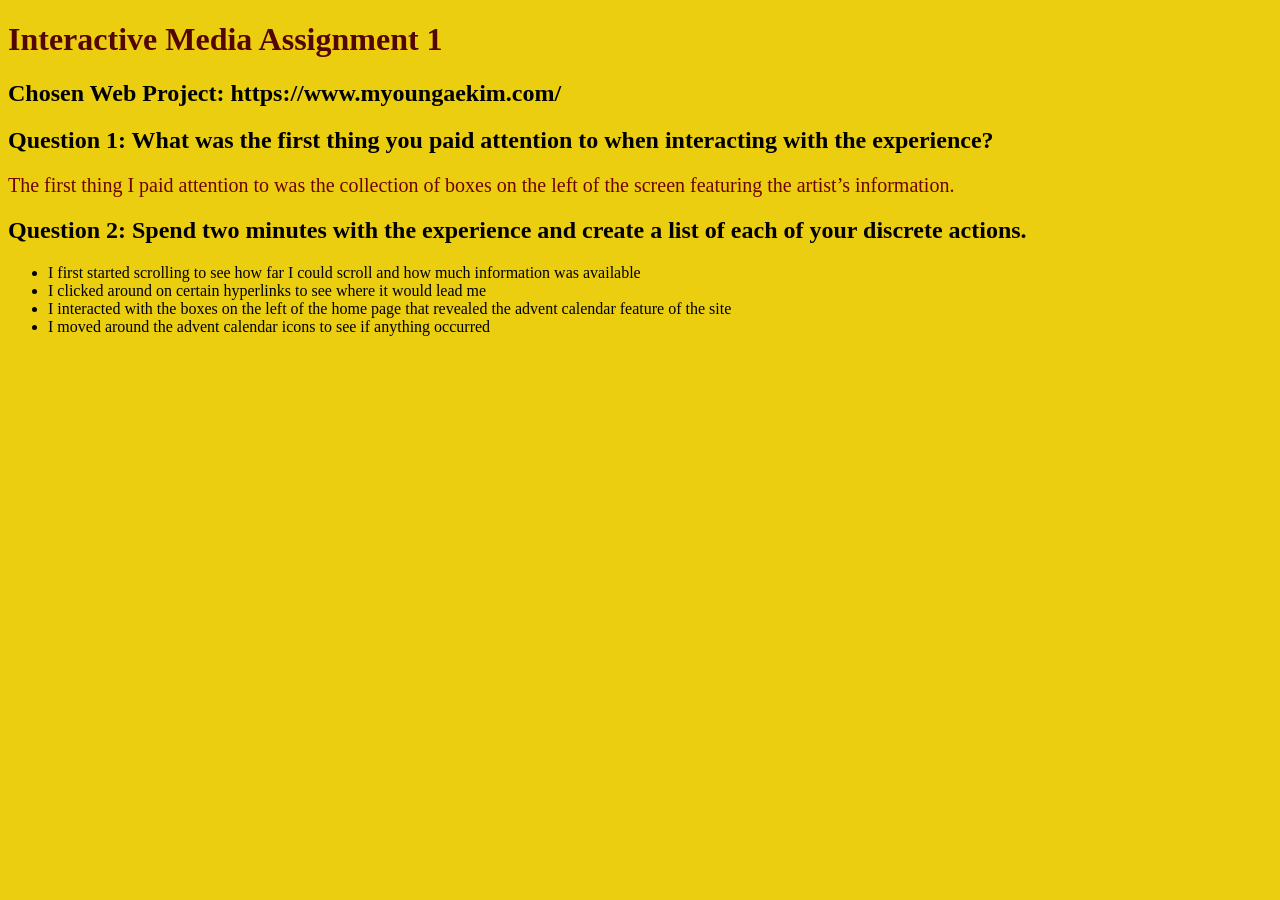
==== assignment1/index.html @ f35b6a58 "putting questions in" ====
<!DOCTYPE html>
<html lang="en">
<head>
    <meta charset="UTF-8">
    <meta name="viewport" content="width=device-width, initial-scale=1.0">
    <link rel="icon" type="image/x-icon" href="favicon.ico">
    <title>Assignment 1</title>
    <style>
        p {
            color: blue;
            font-size: 20px;
        }
    </style>
    <link rel="stylesheet" href="stylesheet.css" />
</head>

<body>
   
    <h1>Interactive Media Assignment 1 </h1>

    <h2> Chosen Web Project: https://www.myoungaekim.com/ 
    </h2>

       <section>
            <h2>Question 1: What was the first thing you paid attention to when interacting with the experience?</h2>
            <p> The first thing I paid attention to was the collection of boxes on the left of the screen featuring the artist’s information.
            </p>
            <h2>Question 2: Spend two minutes with the experience and create a list of each of your discrete actions.
            </h2>
            <p> 
                <ul>
                    <li>I first started scrolling to see how far I could scroll and how much information was available</li>
                    <li>I clicked around on certain hyperlinks to see where it would lead me</li>
                    <li>I interacted with the boxes on the left of the home page that revealed the advent calendar feature of the site</li>
                    <li>I moved around the advent calendar icons to see if anything occurred</li>
                </ul>
                
            </p>
       </section>
            
</p>

    

</body>
</html>
---- assignment1/stylesheet.css ----
h1 {
  color: rgb(84, 5, 5);
}
p {
  color: rgb(108, 4, 4);
  font-size: 20px;
}

html {
  background-color: rgb(235, 206, 16);
}
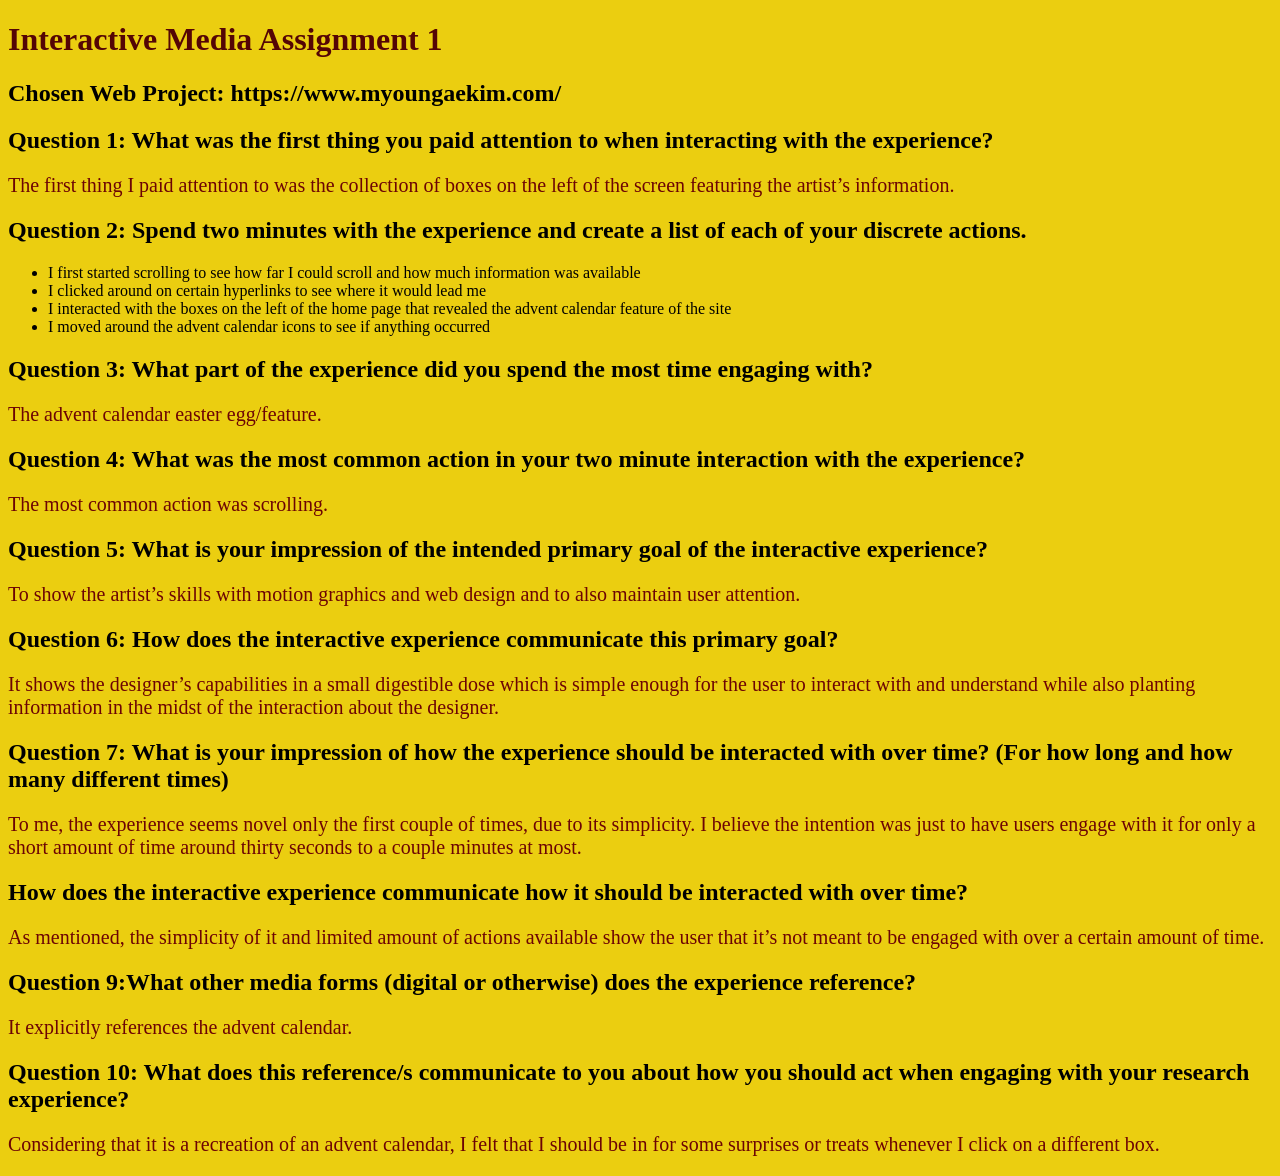
==== commit 6f3519dd: "added more questions" ====
--- a/assignment1/index.html
+++ b/assignment1/index.html
@@ -25,6 +25,7 @@
             <h2>Question 1: What was the first thing you paid attention to when interacting with the experience?</h2>
             <p> The first thing I paid attention to was the collection of boxes on the left of the screen featuring the artist’s information.
             </p>
+            
             <h2>Question 2: Spend two minutes with the experience and create a list of each of your discrete actions.
             </h2>
             <p> 
@@ -36,6 +37,37 @@
                 </ul>
                 
             </p>
+
+            <h2>Question 3: What part of the experience did you spend the most time engaging with?</h2>
+            <p>The advent calendar easter egg/feature.</p>
+
+            <h2>Question 4: What was the most common action in your two minute interaction with the experience?</h2>
+            <p>The most common action was scrolling.</p>
+
+            <h2>Question 5: What is your impression of the intended primary goal of the interactive experience?</h2>
+            <p>To show the artist’s skills with motion graphics and web design and to also maintain user attention.</p>
+
+            <h2>Question 6: How does the interactive experience communicate this primary goal?</h2>
+            <p> It shows the designer’s capabilities in a small digestible dose which is simple enough for the user to interact with and understand while also planting information in the midst of the interaction about the designer.
+
+            </p>
+            
+            <h2>Question 7: What is your impression of how the experience should be interacted with over time? (For how long and how many different times)
+
+
+            </h2>
+            <p> 
+              To me, the experience seems novel only the first couple of times, due to its simplicity. I believe the intention was just to have users engage with it for only a short amount of time around thirty seconds to a couple minutes at most.
+            </p>
+
+            <h2>How does the interactive experience communicate how it should be interacted with over time?</h2>
+            <p>As mentioned, the simplicity of it and limited amount of actions available show the user that it’s not meant to be engaged with over a certain amount of time.</p>
+
+            <h2>Question 9:What other media forms (digital or otherwise) does the experience reference?</h2>
+            <p>It explicitly references the advent calendar.</p>
+
+            <h2>Question 10: What does this reference/s communicate to you about how you should act when engaging with your research experience?</h2>
+            <p>Considering that it is a recreation of an advent calendar, I felt that I should be in for some surprises or treats whenever I click on a different box. </p>
        </section>
             
 </p>
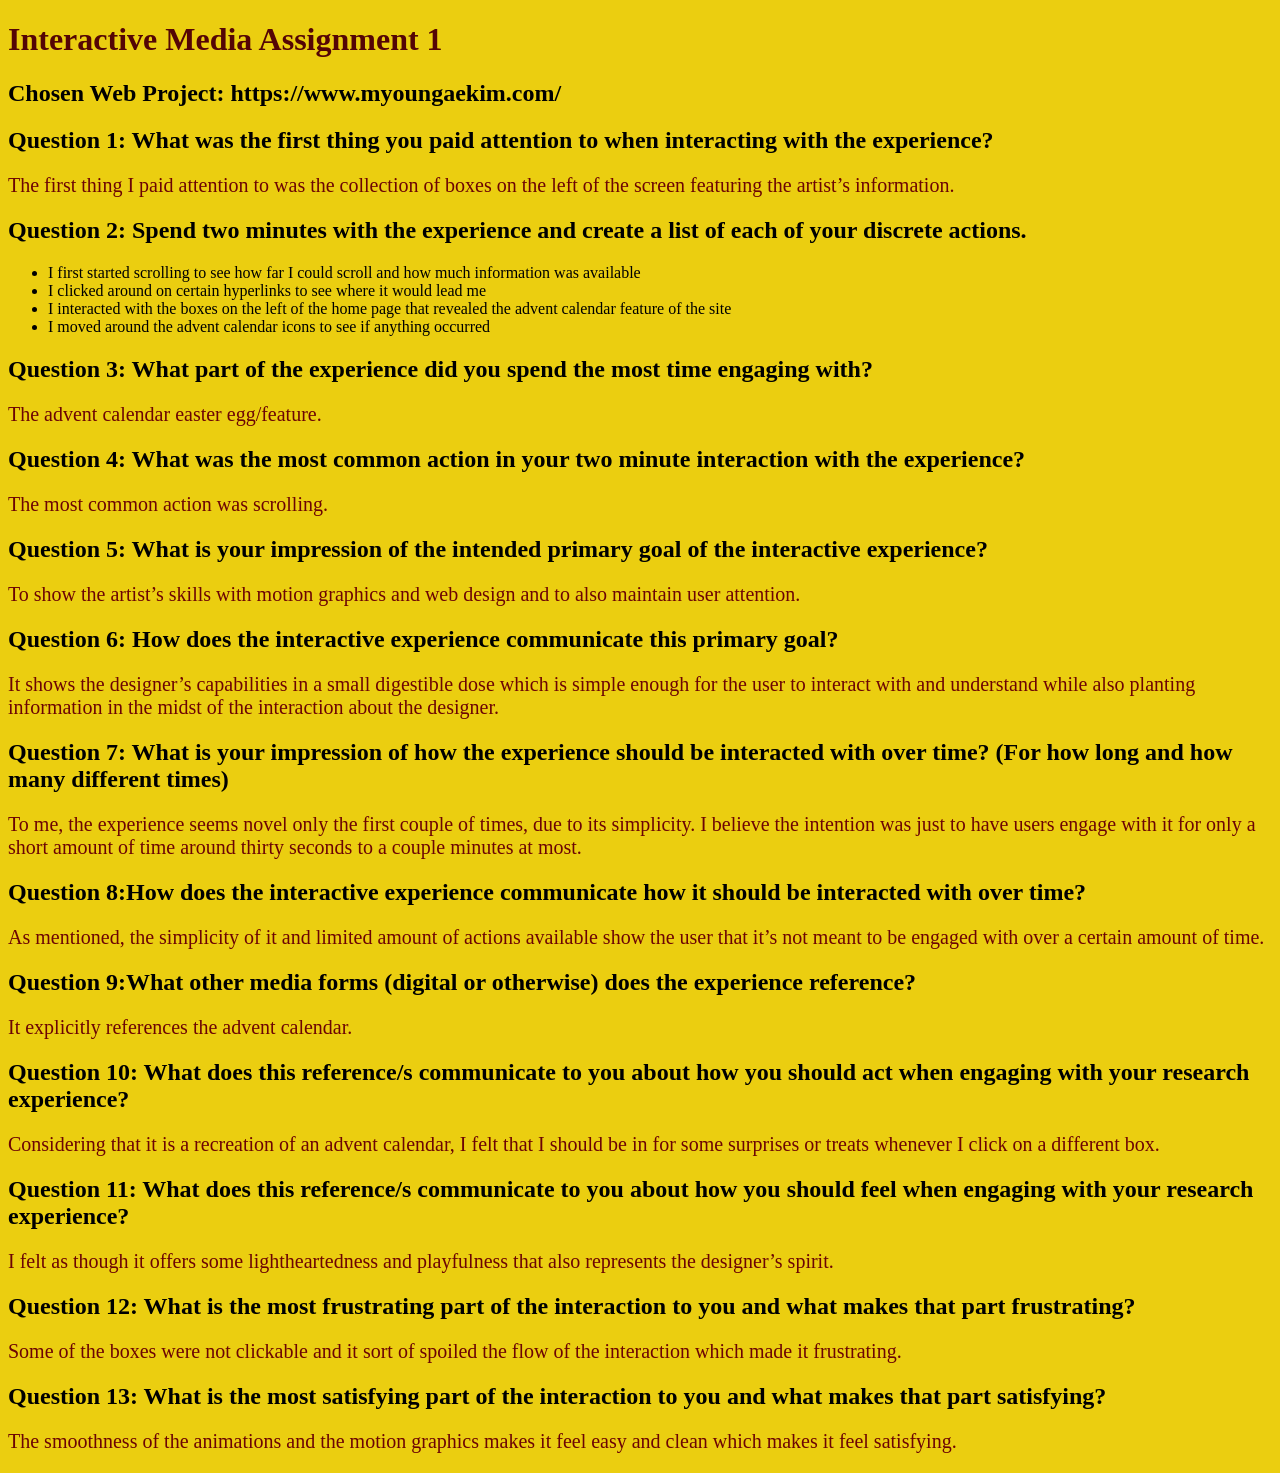
==== commit a5bc4c65: "all questions and answers put in" ====
--- a/assignment1/index.html
+++ b/assignment1/index.html
@@ -52,15 +52,11 @@
 
             </p>
             
-            <h2>Question 7: What is your impression of how the experience should be interacted with over time? (For how long and how many different times)
+            <h2>Question 7: What is your impression of how the experience should be interacted with over time? (For how long and how many different times)</h2>
+            <p> 
+              To me, the experience seems novel only the first couple of times, due to its simplicity. I believe the intention was just to have users engage with it for only a short amount of time around thirty seconds to a couple minutes at most.</p>
 
-
-            </h2>
-            <p> 
-              To me, the experience seems novel only the first couple of times, due to its simplicity. I believe the intention was just to have users engage with it for only a short amount of time around thirty seconds to a couple minutes at most.
-            </p>
-
-            <h2>How does the interactive experience communicate how it should be interacted with over time?</h2>
+            <h2>Question 8:How does the interactive experience communicate how it should be interacted with over time?</h2>
             <p>As mentioned, the simplicity of it and limited amount of actions available show the user that it’s not meant to be engaged with over a certain amount of time.</p>
 
             <h2>Question 9:What other media forms (digital or otherwise) does the experience reference?</h2>
@@ -68,6 +64,18 @@
 
             <h2>Question 10: What does this reference/s communicate to you about how you should act when engaging with your research experience?</h2>
             <p>Considering that it is a recreation of an advent calendar, I felt that I should be in for some surprises or treats whenever I click on a different box. </p>
+
+              <h2>Question 11: What does this reference/s communicate to you about how you should feel when engaging with your research experience?</h2>
+            <p>I felt as though it offers some lightheartedness and playfulness that also represents the designer’s spirit. </p>
+
+              <h2>Question 12: What is the most frustrating part of the interaction to you and what makes that part frustrating?</h2>
+            <p>Some of the boxes were not clickable and it sort of spoiled the flow of the interaction which made it frustrating. </p>
+
+              <h2>Question 13:  What is the most satisfying part of the interaction to you and what makes that part satisfying?</h2>
+            <p>The smoothness of the animations and the motion graphics makes it feel easy and clean which makes it feel satisfying. </p>
+
+
+
        </section>
             
 </p>
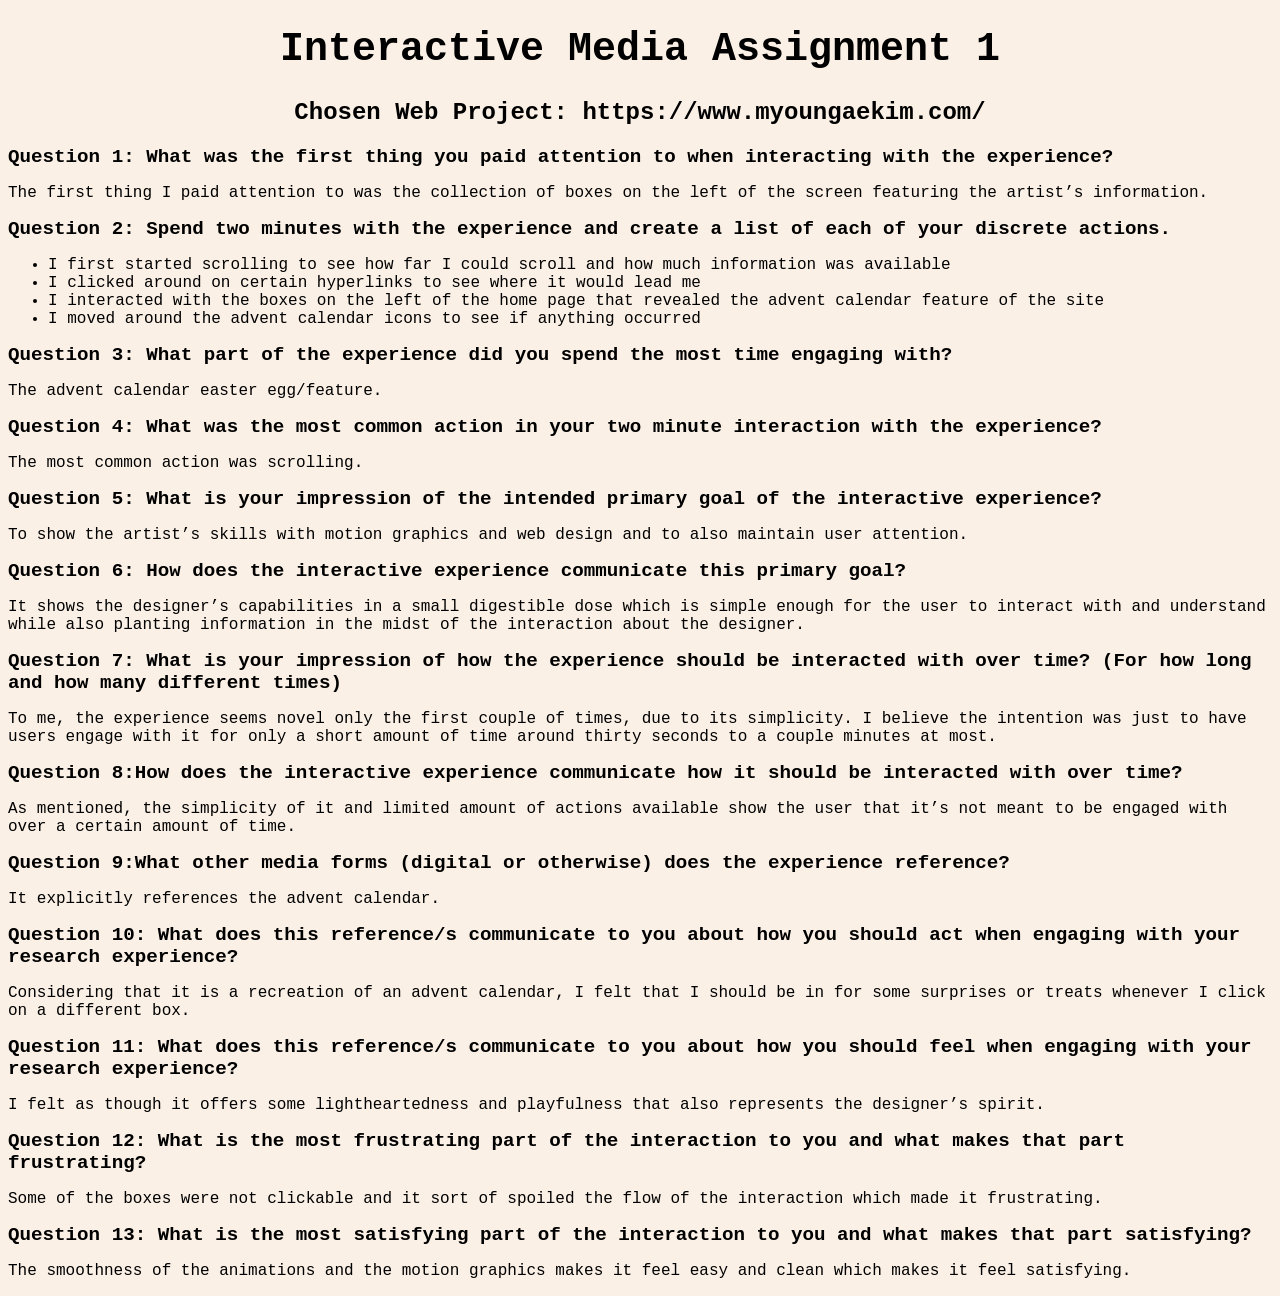
==== commit 6d41ce9c: "added class for subheading and other edits" ====
--- a/assignment1/index.html
+++ b/assignment1/index.html
@@ -3,26 +3,29 @@
 <head>
     <meta charset="UTF-8">
     <meta name="viewport" content="width=device-width, initial-scale=1.0">
-    <link rel="icon" type="image/x-icon" href="favicon.ico">
-    <title>Assignment 1</title>
-    <style>
-        p {
-            color: blue;
-            font-size: 20px;
-        }
-    </style>
-    <link rel="stylesheet" href="stylesheet.css" />
+    <link rel="icon" type="image/x-icon" href="favicon.ico"> 
+    <!-- added cowboy hat icon -->
+    <title>Assignment 1</title> 
+    <!-- renamed title to Assignment 1 -->
+    <link rel="stylesheet" href="stylesheet.css" /> 
+    <!-- added an external stylesheet -->
 </head>
 
 <body>
    
     <h1>Interactive Media Assignment 1 </h1>
+    <!-- added webpage heading -->
 
-    <h2> Chosen Web Project: https://www.myoungaekim.com/ 
+    <h2 class="subheading"> Chosen Web Project: https://www.myoungaekim.com/ 
+        <!-- added subheading for chosen interactive web project -->
+        <!-- added class for subheading styling in stylesheet -->
     </h2>
 
        <section>
+        <!-- added section for questions and answers -->
+
             <h2>Question 1: What was the first thing you paid attention to when interacting with the experience?</h2>
+            <!-- using headings and paragraphs to separate questions and answers -->
             <p> The first thing I paid attention to was the collection of boxes on the left of the screen featuring the artist’s information.
             </p>
             
@@ -30,6 +33,7 @@
             </h2>
             <p> 
                 <ul>
+                    <!-- used list to list down discrete actions -->
                     <li>I first started scrolling to see how far I could scroll and how much information was available</li>
                     <li>I clicked around on certain hyperlinks to see where it would lead me</li>
                     <li>I interacted with the boxes on the left of the home page that revealed the advent calendar feature of the site</li>
@@ -37,6 +41,8 @@
                 </ul>
                 
             </p>
+
+            <!-- copy pasted all the code to repeat for the 13 questions and answers and pasted in my own questions and answers to save time -->
 
             <h2>Question 3: What part of the experience did you spend the most time engaging with?</h2>
             <p>The advent calendar easter egg/feature.</p>
@@ -65,13 +71,13 @@
             <h2>Question 10: What does this reference/s communicate to you about how you should act when engaging with your research experience?</h2>
             <p>Considering that it is a recreation of an advent calendar, I felt that I should be in for some surprises or treats whenever I click on a different box. </p>
 
-              <h2>Question 11: What does this reference/s communicate to you about how you should feel when engaging with your research experience?</h2>
+            <h2>Question 11: What does this reference/s communicate to you about how you should feel when engaging with your research experience?</h2>
             <p>I felt as though it offers some lightheartedness and playfulness that also represents the designer’s spirit. </p>
 
-              <h2>Question 12: What is the most frustrating part of the interaction to you and what makes that part frustrating?</h2>
+            <h2>Question 12: What is the most frustrating part of the interaction to you and what makes that part frustrating?</h2>
             <p>Some of the boxes were not clickable and it sort of spoiled the flow of the interaction which made it frustrating. </p>
 
-              <h2>Question 13:  What is the most satisfying part of the interaction to you and what makes that part satisfying?</h2>
+            <h2>Question 13:  What is the most satisfying part of the interaction to you and what makes that part satisfying?</h2>
             <p>The smoothness of the animations and the motion graphics makes it feel easy and clean which makes it feel satisfying. </p>
 
 
--- a/assignment1/stylesheet.css
+++ b/assignment1/stylesheet.css
@@ -1,11 +1,46 @@
-h1 {
-  color: rgb(84, 5, 5);
-}
-p {
-  color: rgb(108, 4, 4);
-  font-size: 20px;
+html {
+  background-color: linen ;  
+/* chosen background colour linen to maintain clean soft look */
 }
 
-html {
-  background-color: rgb(235, 206, 16);
+
+h1 {
+  text-align: center;
+  /* aligning heading to the center */
+  font-family: 'courier new', monospace;
+  /* chosen courier new for a minimalistic look */
+  font-size: 2.5em;
+  /* set heading size to 2.5em; feels good enough */
+
+}
+
+.subheading {
+  text-align: center;
+  /* aligning subheading to the center */
+  font-family: 'courier new', monospace;
+  /* chosen courier new as well to maintain consistent look */
+  font-size: 1.5em;
+  /* set subheading size to 1.5em; feels appropriate */
+}
+
+h2 {
+  font-family: 'courier new', monospace;
+  /* chosen courier new to maintain consistent look again */
+  font-size: 1.2em;
+  /* set heading size to 1.2em; feels appropriate */
+  
+}
+
+p {
+  font-family: 'courier new', monospace;
+  /* chosen courier new to maintain consistent look again */
+  font-size: 1em;
+  /* set paragraph size to 1em; feels appropriate */
+}
+
+ul {
+  font-family: 'courier new', monospace;
+  /* chosen courier new to maintain consistent look again */
+  font-size: 1em;
+  /* set list size to 1em; feels appropriate */
 }
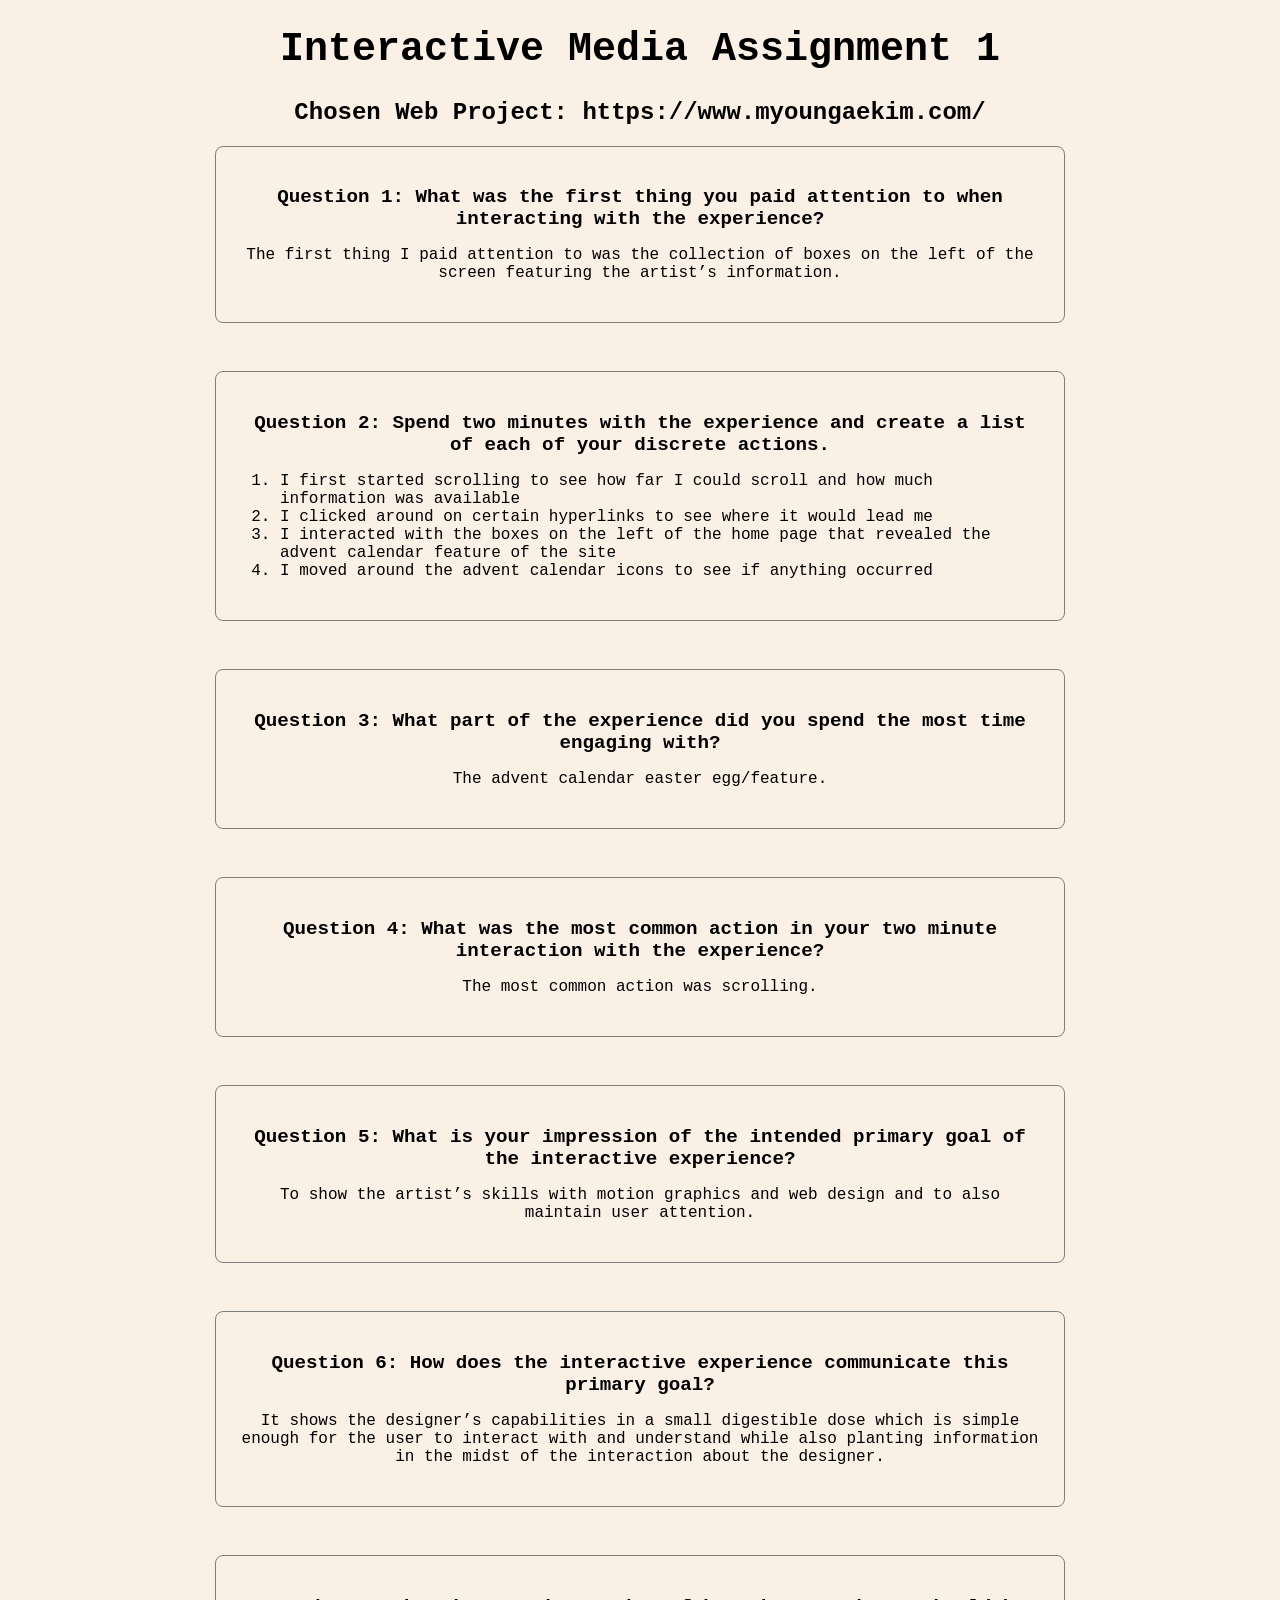
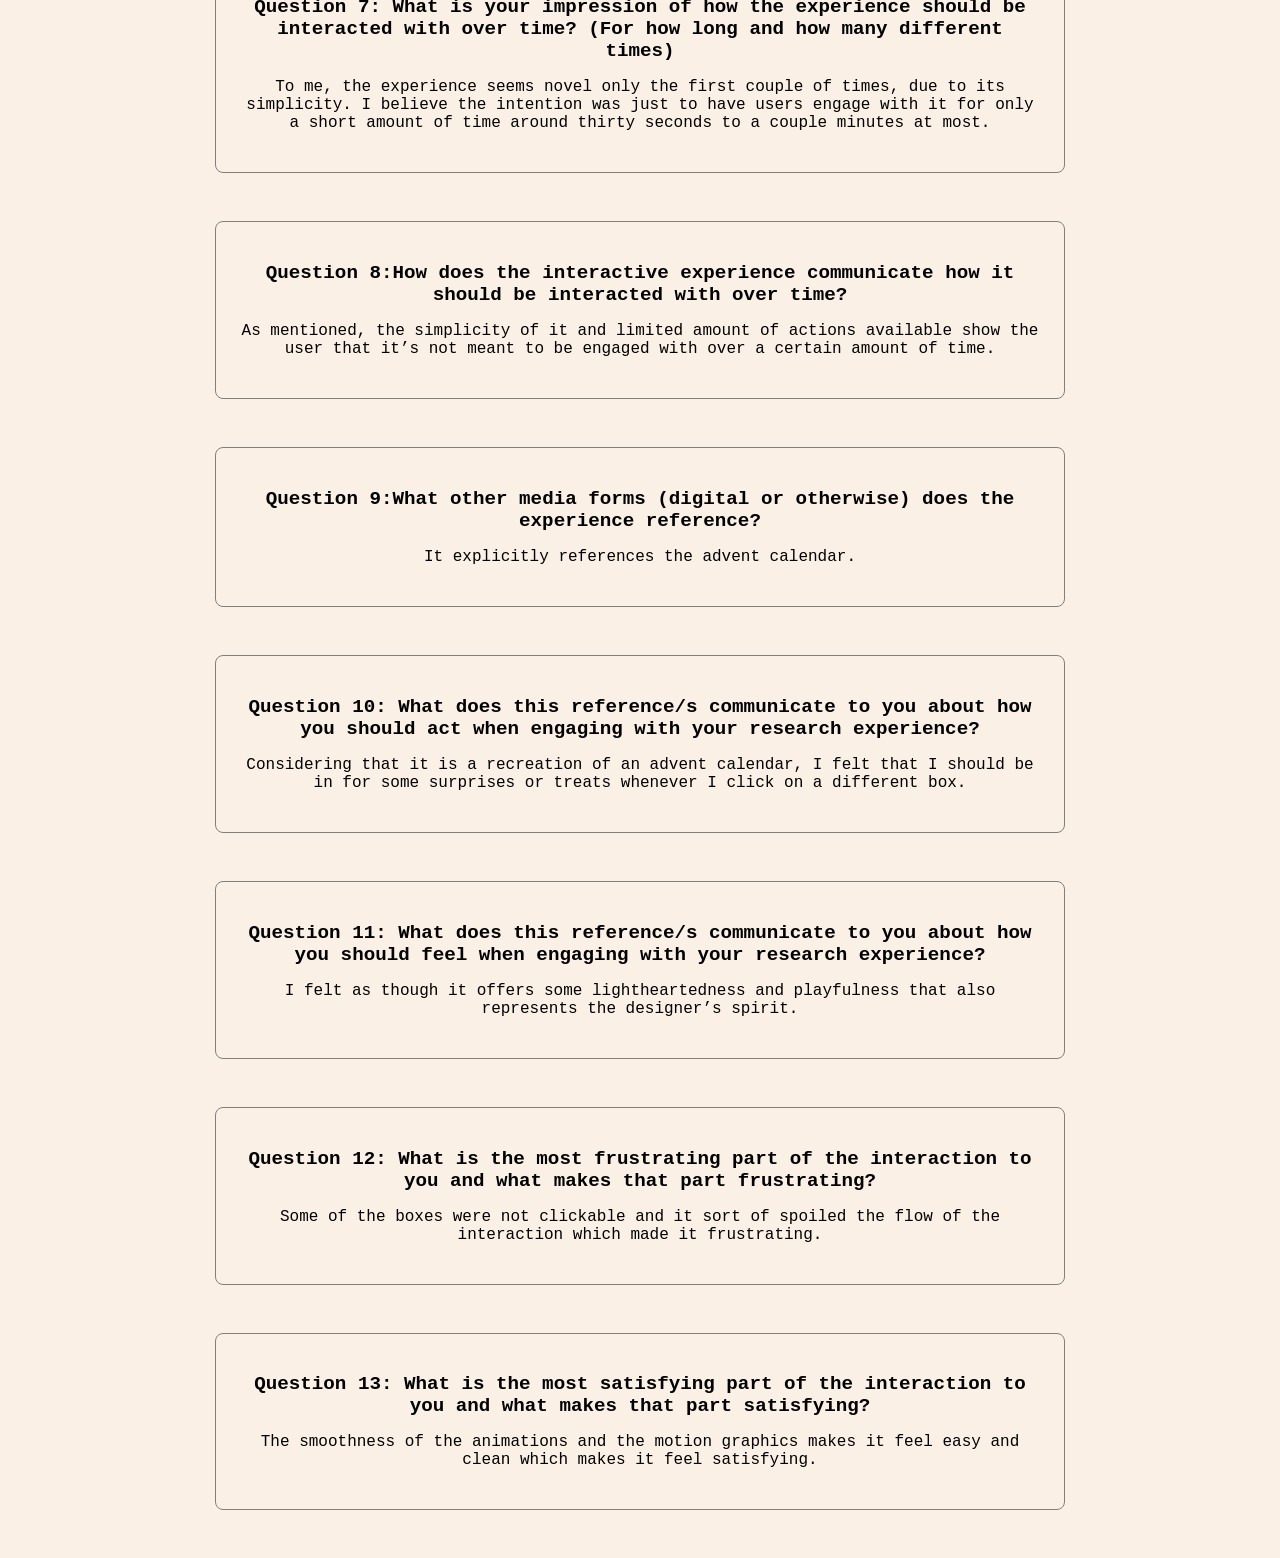
==== commit 7fcf76f8: "final styling and structuring" ====
--- a/assignment1/index.html
+++ b/assignment1/index.html
@@ -24,61 +24,118 @@
        <section>
         <!-- added section for questions and answers -->
 
+        <div class="qna">
+            <!-- added division and class because I wanted to put these questions into boxes and style them later on -->
+             <!-- I finally understood that each element, the browser reads essentially as invisible boxes so if I was right I could just use <div class="qna"> 
+                as the box and style the box yipee -->
+             <!-- class named qna for questions and answers - makes it easier to style as a group or class rather ;) in external stylesheet -->
+              <!-- copy pasted div class="qna" and </div> for all 13 questions -->
+    
+           
             <h2>Question 1: What was the first thing you paid attention to when interacting with the experience?</h2>
             <!-- using headings and paragraphs to separate questions and answers -->
             <p> The first thing I paid attention to was the collection of boxes on the left of the screen featuring the artist’s information.
             </p>
+
+        </div>
+
+
+         <div class="qna">    
             
             <h2>Question 2: Spend two minutes with the experience and create a list of each of your discrete actions.
             </h2>
-            <p> 
-                <ul>
-                    <!-- used list to list down discrete actions -->
-                    <li>I first started scrolling to see how far I could scroll and how much information was available</li>
-                    <li>I clicked around on certain hyperlinks to see where it would lead me</li>
-                    <li>I interacted with the boxes on the left of the home page that revealed the advent calendar feature of the site</li>
-                    <li>I moved around the advent calendar icons to see if anything occurred</li>
-                </ul>
+     
+                <ol>
+                 <!-- used ordered list to list down discrete actions -->
+                <li>I first started scrolling to see how far I could scroll and how much information was available</li>
+                <li>I clicked around on certain hyperlinks to see where it would lead me</li>
+                <li>I interacted with the boxes on the left of the home page that revealed the advent calendar feature of the site</li>
+                <li>I moved around the advent calendar icons to see if anything occurred</li>
+
+                </ol>
+
+        </div>  
                 
-            </p>
 
             <!-- copy pasted all the code to repeat for the 13 questions and answers and pasted in my own questions and answers to save time -->
+         <div class="qna">    
 
             <h2>Question 3: What part of the experience did you spend the most time engaging with?</h2>
             <p>The advent calendar easter egg/feature.</p>
 
+        </div>
+
+         <div class="qna">    
+
             <h2>Question 4: What was the most common action in your two minute interaction with the experience?</h2>
             <p>The most common action was scrolling.</p>
 
+        </div>
+
+         <div class="qna">    
+
             <h2>Question 5: What is your impression of the intended primary goal of the interactive experience?</h2>
             <p>To show the artist’s skills with motion graphics and web design and to also maintain user attention.</p>
+
+        </div>
+
+         <div class="qna">    
 
             <h2>Question 6: How does the interactive experience communicate this primary goal?</h2>
             <p> It shows the designer’s capabilities in a small digestible dose which is simple enough for the user to interact with and understand while also planting information in the midst of the interaction about the designer.
 
             </p>
+        
+        </div>
+
+         <div class="qna">    
             
             <h2>Question 7: What is your impression of how the experience should be interacted with over time? (For how long and how many different times)</h2>
             <p> 
               To me, the experience seems novel only the first couple of times, due to its simplicity. I believe the intention was just to have users engage with it for only a short amount of time around thirty seconds to a couple minutes at most.</p>
 
+        </div>
+
+         <div class="qna">    
+        
             <h2>Question 8:How does the interactive experience communicate how it should be interacted with over time?</h2>
             <p>As mentioned, the simplicity of it and limited amount of actions available show the user that it’s not meant to be engaged with over a certain amount of time.</p>
-
+        
+        </div>
+        <div class="qna">    
+            
             <h2>Question 9:What other media forms (digital or otherwise) does the experience reference?</h2>
             <p>It explicitly references the advent calendar.</p>
+
+        </div>
+       
+        <div class="qna">
 
             <h2>Question 10: What does this reference/s communicate to you about how you should act when engaging with your research experience?</h2>
             <p>Considering that it is a recreation of an advent calendar, I felt that I should be in for some surprises or treats whenever I click on a different box. </p>
 
+        </div>
+
+        <div class="qna">
+
             <h2>Question 11: What does this reference/s communicate to you about how you should feel when engaging with your research experience?</h2>
             <p>I felt as though it offers some lightheartedness and playfulness that also represents the designer’s spirit. </p>
+
+        </div>
+
+         <div class="qna">    
 
             <h2>Question 12: What is the most frustrating part of the interaction to you and what makes that part frustrating?</h2>
             <p>Some of the boxes were not clickable and it sort of spoiled the flow of the interaction which made it frustrating. </p>
 
+        </div>
+
+         <div class="qna">    
+
             <h2>Question 13:  What is the most satisfying part of the interaction to you and what makes that part satisfying?</h2>
             <p>The smoothness of the animations and the motion graphics makes it feel easy and clean which makes it feel satisfying. </p>
+
+        </div>
 
 
 
--- a/assignment1/stylesheet.css
+++ b/assignment1/stylesheet.css
@@ -5,6 +5,9 @@
 
 
 h1 {
+
+  /* styling for main heading */
+  
   text-align: center;
   /* aligning heading to the center */
   font-family: 'courier new', monospace;
@@ -15,6 +18,9 @@
 }
 
 .subheading {
+
+  /* styling for class subheading */
+
   text-align: center;
   /* aligning subheading to the center */
   font-family: 'courier new', monospace;
@@ -24,6 +30,9 @@
 }
 
 h2 {
+
+/* styling for questions */
+
   font-family: 'courier new', monospace;
   /* chosen courier new to maintain consistent look again */
   font-size: 1.2em;
@@ -31,16 +40,53 @@
   
 }
 
+ol {;
+
+  /* styling for ordered list */
+
+  font-family: 'courier new', monospace;
+  /* chosen courier new to maintain consistent look again */
+  font-size: 1em;
+  /* set list size to 1em; feels appropriate */
+}
+
 p {
+
+  /* styling for answers */
+
   font-family: 'courier new', monospace;
   /* chosen courier new to maintain consistent look again */
   font-size: 1em;
   /* set paragraph size to 1em; feels appropriate */
 }
 
-ul {
-  font-family: 'courier new', monospace;
-  /* chosen courier new to maintain consistent look again */
-  font-size: 1em;
-  /* set list size to 1em; feels appropriate */
-}+.qna {
+
+  /* used the .class syntax for qna to style them */
+  padding: 1.5em;
+  /* padding I learned adds space inside box so text doesn't collide with borders */
+  border: 1px solid grey;
+  /* added border to make box visible */
+  border-radius: 8px;
+  /* rounded the corners of the box */
+  text-align: center;
+  /* aligned text to center */
+  max-width: 800px;
+  /* max-width to squeeze the box in to the right size fitting the text */
+
+}
+
+.qna ol {
+  text-align: left;
+
+  /* when text was centered, the list was centered as well so I moved it to the left to align with its numbers to look neater */
+}
+
+
+
+.qna {
+  margin: 0 auto 3em auto;
+  /* so that the boxes stopped touching and had spacing between them */
+}
+
+
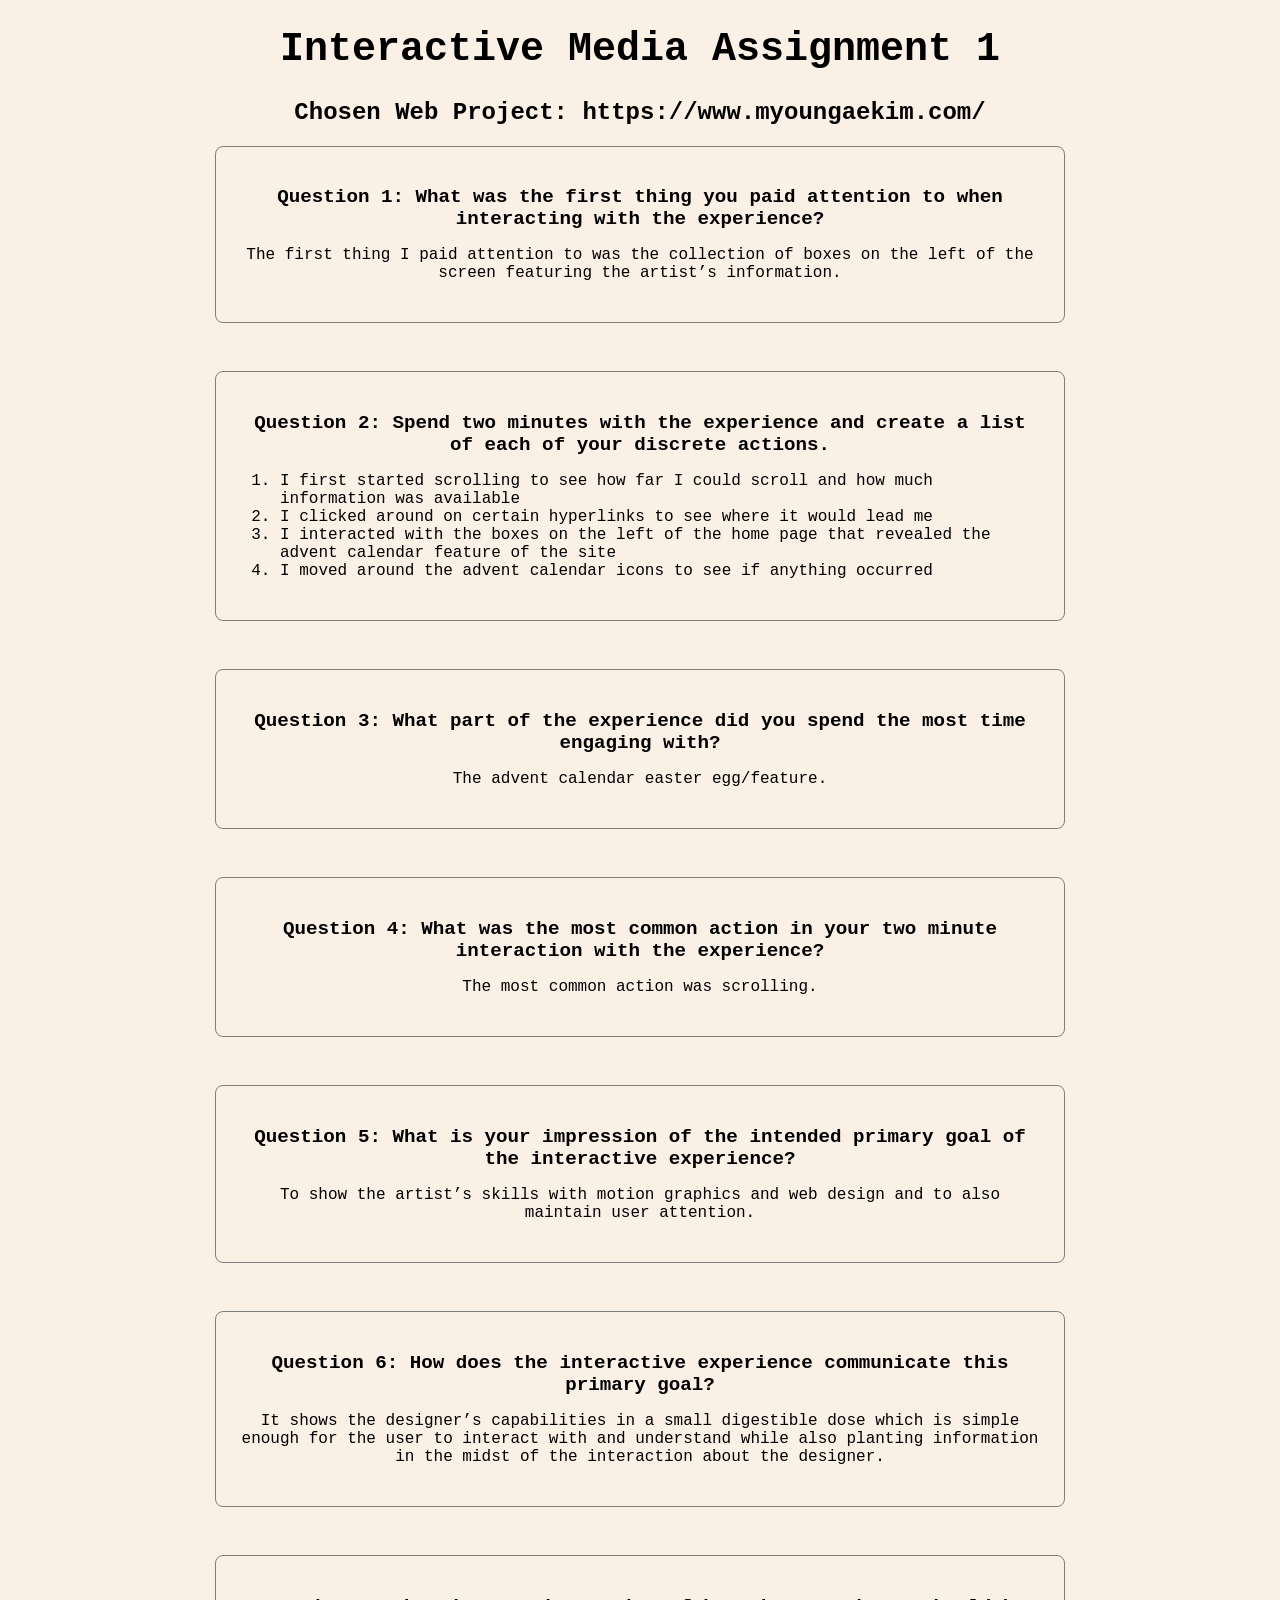
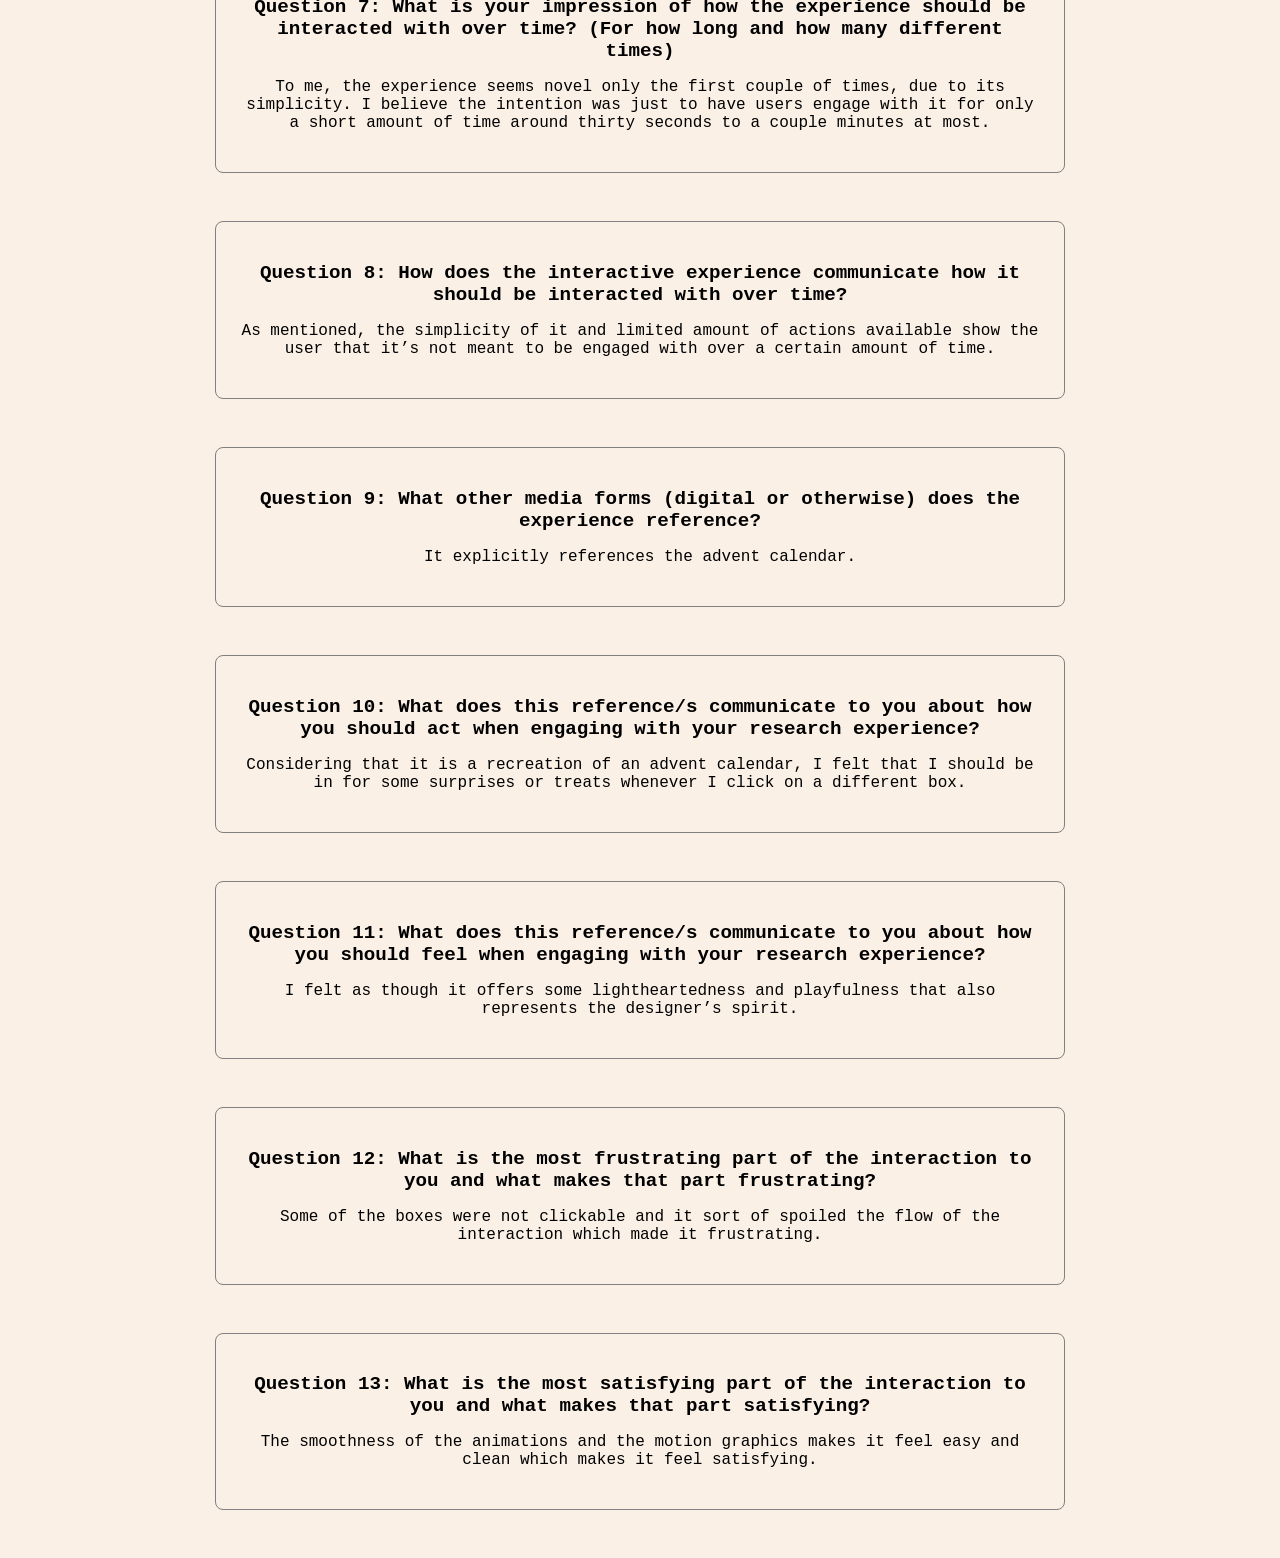
==== commit 183cafca: "fixed some spacing in html" ====
--- a/assignment1/index.html
+++ b/assignment1/index.html
@@ -26,7 +26,7 @@
 
         <div class="qna">
             <!-- added division and class because I wanted to put these questions into boxes and style them later on -->
-             <!-- I finally understood that each element, the browser reads essentially as invisible boxes so if I was right I could just use <div class="qna"> 
+             <!-- I finally understood that each element with the help of Claude, the browser reads essentially as invisible boxes so if I was right I could just use <div class="qna"> 
                 as the box and style the box yipee -->
              <!-- class named qna for questions and answers - makes it easier to style as a group or class rather ;) in external stylesheet -->
               <!-- copy pasted div class="qna" and </div> for all 13 questions -->
@@ -98,13 +98,13 @@
 
          <div class="qna">    
         
-            <h2>Question 8:How does the interactive experience communicate how it should be interacted with over time?</h2>
+            <h2>Question 8: How does the interactive experience communicate how it should be interacted with over time?</h2>
             <p>As mentioned, the simplicity of it and limited amount of actions available show the user that it’s not meant to be engaged with over a certain amount of time.</p>
         
         </div>
         <div class="qna">    
             
-            <h2>Question 9:What other media forms (digital or otherwise) does the experience reference?</h2>
+            <h2>Question 9: What other media forms (digital or otherwise) does the experience reference?</h2>
             <p>It explicitly references the advent calendar.</p>
 
         </div>
--- a/assignment1/stylesheet.css
+++ b/assignment1/stylesheet.css
@@ -7,7 +7,7 @@
 h1 {
 
   /* styling for main heading */
-  
+
   text-align: center;
   /* aligning heading to the center */
   font-family: 'courier new', monospace;
@@ -40,7 +40,7 @@
   
 }
 
-ol {;
+ol {
 
   /* styling for ordered list */
 
@@ -61,6 +61,11 @@
 }
 
 .qna {
+
+  /* for this part including the <div class=qna>  I admit I did ask for help from Claude on how to create the boxes. However, I made sure I understood what it was saying
+  and simplified it where I could */
+
+  /* I also didn't just copy paste what Claude fed me. I made sure I understood it and typed it out myself for what it's worth. I treated it as an easier Google or MDN */
 
   /* used the .class syntax for qna to style them */
   padding: 1.5em;
@@ -86,7 +91,7 @@
 
 .qna {
   margin: 0 auto 3em auto;
-  /* so that the boxes stopped touching and had spacing between them */
+  /* claude helped with this issue too to make the boxes stop touching and add spacing between them */ 
 }
 
 
